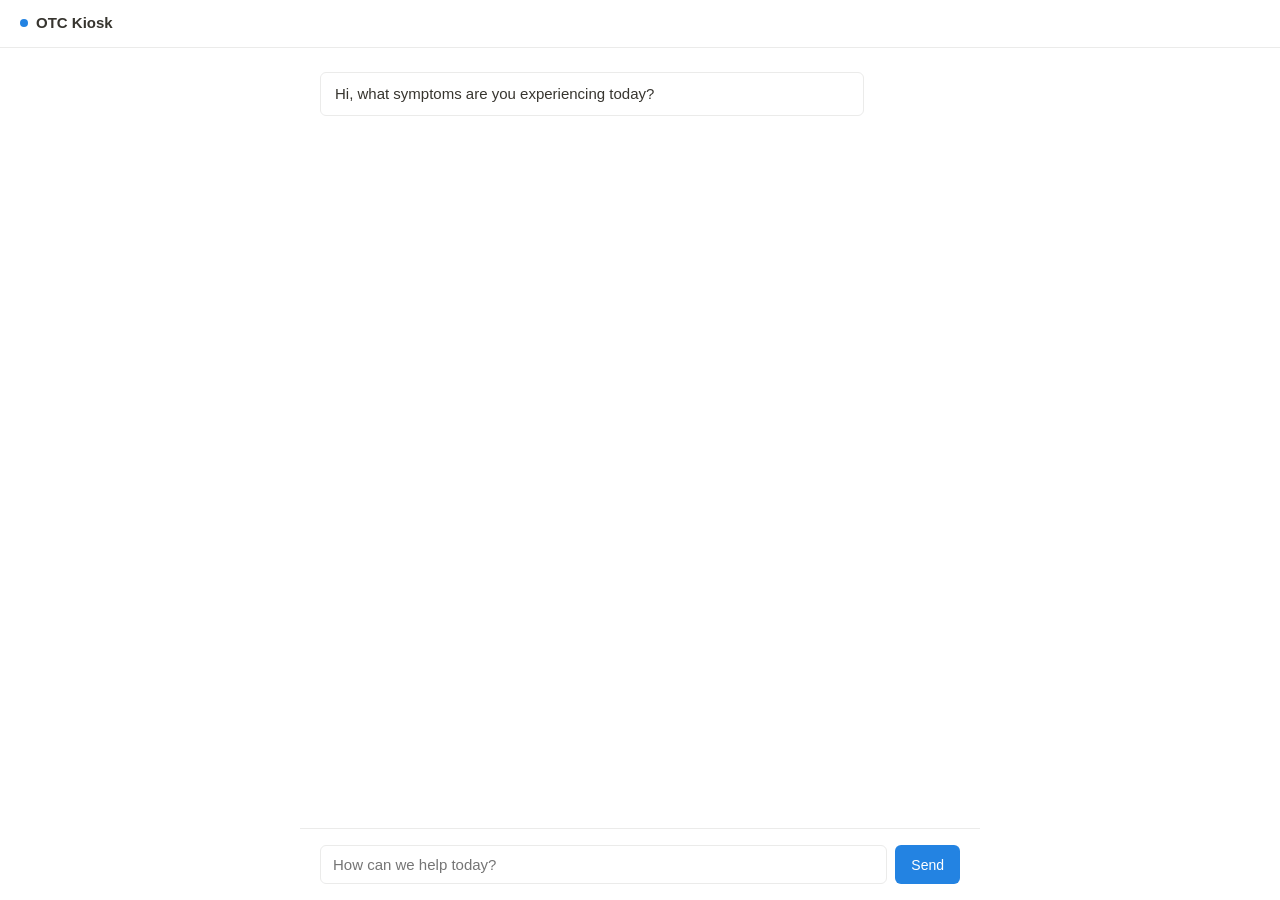
==== index.html @ 166f8d54 "Add Notion-style white kiosk UI with simple chat flow" ====
<!DOCTYPE html>
<html lang="en">
<head>
<meta charset="UTF-8">
<meta name="viewport" content="width=device-width, initial-scale=1.0">
<title>OTC Kiosk</title>
<link rel="stylesheet" href="style.css">
</head>
<body>
  <header class="topbar">
    <span class="dot"></span>
    <span class="title">OTC Kiosk</span>
  </header>

  <main class="chat" id="chat"></main>

  <form class="composer" id="composer">
    <input id="input" type="text" placeholder="How can we help today?" autocomplete="off" />
    <button type="submit">Send</button>
  </form>

  <script src="inventory.js"></script>
  <script src="app.js"></script>
</body>
</html>
---- style.css ----
:root {
  --bg: #ffffff;
  --text: #37352f;
  --muted: #9b9a97;
  --border: #ebebea;
  --hover: #f7f6f5;
  --accent: #2383e2;
  --warn-bg: #fdf3f2;
  --warn-border: #eb5757;
}

* { box-sizing: border-box; }

body {
  margin: 0;
  background: var(--bg);
  color: var(--text);
  font-family: -apple-system, BlinkMacSystemFont, "Segoe UI", Helvetica, Arial, sans-serif;
  font-size: 15px;
  line-height: 1.5;
  display: flex;
  flex-direction: column;
  height: 100vh;
}

.topbar {
  display: flex;
  align-items: center;
  gap: 8px;
  padding: 12px 20px;
  border-bottom: 1px solid var(--border);
}

.dot {
  width: 8px;
  height: 8px;
  border-radius: 50%;
  background: var(--accent);
}

.title {
  font-weight: 600;
}

.chat {
  flex: 1;
  overflow-y: auto;
  padding: 24px 20px;
  max-width: 680px;
  width: 100%;
  margin: 0 auto;
}

.msg {
  margin-bottom: 16px;
  padding: 10px 14px;
  border-radius: 6px;
  max-width: 85%;
  white-space: pre-wrap;
}

.msg.user {
  background: var(--hover);
  margin-left: auto;
}

.msg.ai {
  background: var(--bg);
  border: 1px solid var(--border);
}

.msg.emergency {
  background: var(--warn-bg);
  border: 1px solid var(--warn-border);
  color: #7a1f1f;
  font-weight: 600;
}

.msg .disclaimer {
  display: block;
  margin-top: 10px;
  padding-top: 10px;
  border-top: 1px solid var(--border);
  font-size: 12px;
  color: var(--muted);
}

.product {
  margin-top: 8px;
  padding: 10px;
  border: 1px solid var(--border);
  border-radius: 6px;
  background: var(--hover);
  white-space: normal;
}

.product .label div {
  margin-bottom: 4px;
}

.product .label div:last-child {
  margin-bottom: 0;
}

.product h4 {
  margin: 0 0 4px;
}

.product .label {
  font-size: 13px;
  color: var(--muted);
}

.composer {
  display: flex;
  gap: 8px;
  padding: 16px 20px;
  border-top: 1px solid var(--border);
  max-width: 680px;
  width: 100%;
  margin: 0 auto;
}

.composer input {
  flex: 1;
  padding: 10px 12px;
  border: 1px solid var(--border);
  border-radius: 6px;
  font-size: 15px;
  outline: none;
}

.composer input:focus {
  border-color: var(--accent);
}

.composer button {
  padding: 10px 16px;
  border: none;
  border-radius: 6px;
  background: var(--accent);
  color: white;
  font-size: 14px;
  cursor: pointer;
}

.composer button:hover {
  opacity: 0.9;
}
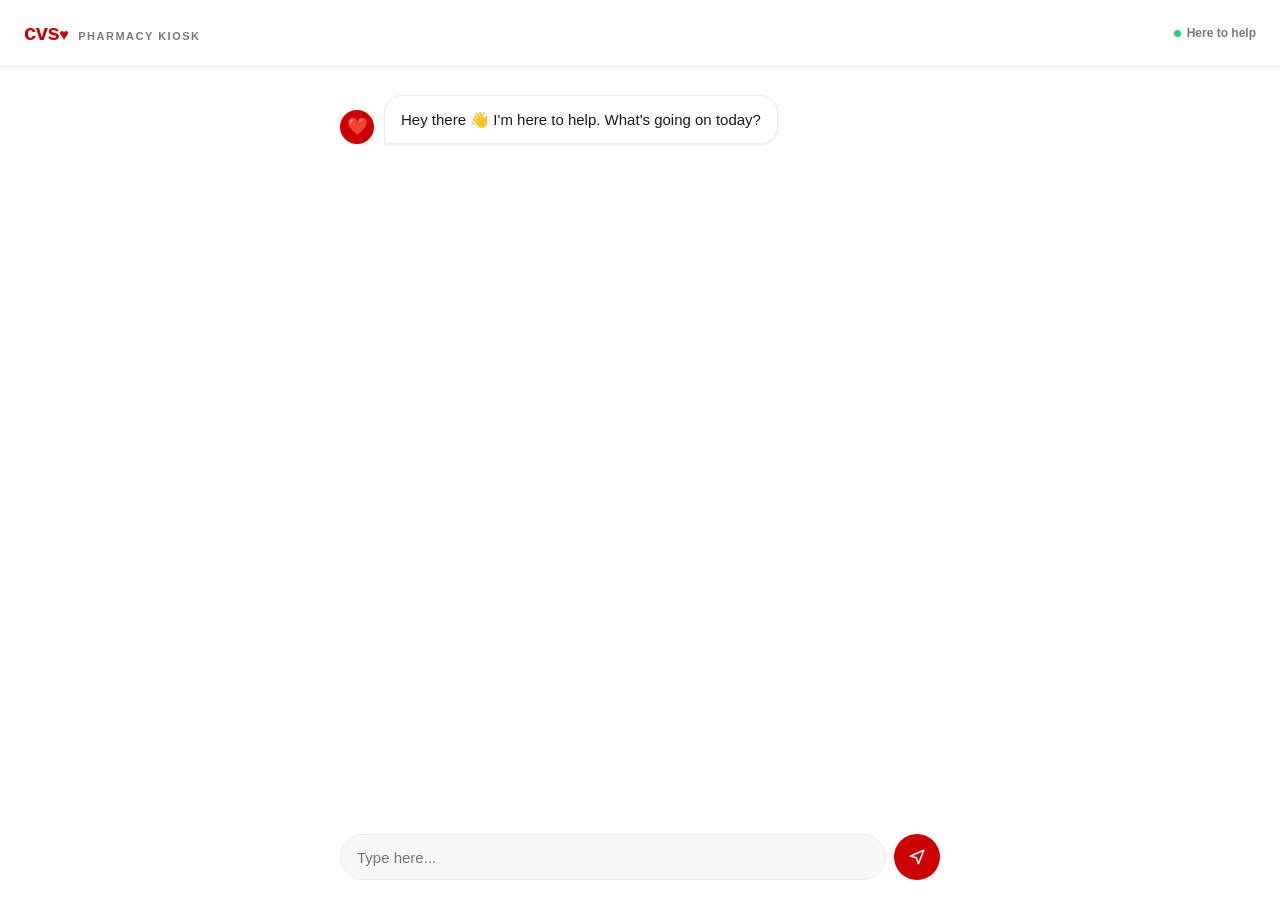
==== commit 3154d478: "Redesign kiosk with CVS branding, friendly chat avatars, and clean UI" ====
--- a/index.html
+++ b/index.html
@@ -3,20 +3,30 @@
 <head>
 <meta charset="UTF-8">
 <meta name="viewport" content="width=device-width, initial-scale=1.0">
-<title>OTC Kiosk</title>
+<title>CVS OTC Kiosk</title>
 <link rel="stylesheet" href="style.css">
 </head>
 <body>
   <header class="topbar">
-    <span class="dot"></span>
-    <span class="title">OTC Kiosk</span>
+    <div class="brand">
+      <span class="brand-mark">cvs<span class="brand-heart">♥</span></span>
+      <span class="brand-sub">pharmacy kiosk</span>
+    </div>
+    <div class="status">
+      <span class="status-dot"></span>
+      Here to help
+    </div>
   </header>
 
   <main class="chat" id="chat"></main>
 
   <form class="composer" id="composer">
-    <input id="input" type="text" placeholder="How can we help today?" autocomplete="off" />
-    <button type="submit">Send</button>
+    <input id="input" type="text" placeholder="Type here..." autocomplete="off" />
+    <button type="submit">
+      <svg width="18" height="18" viewBox="0 0 24 24" fill="none" xmlns="http://www.w3.org/2000/svg">
+        <path d="M3 11L21 3L14 21L11 13L3 11Z" stroke="white" stroke-width="2" stroke-linejoin="round"/>
+      </svg>
+    </button>
   </form>
 
   <script src="inventory.js"></script>
--- a/style.css
+++ b/style.css
@@ -1,12 +1,16 @@
 :root {
+  --cvs-red: #cc0000;
+  --cvs-red-dark: #a60000;
   --bg: #ffffff;
-  --text: #37352f;
-  --muted: #9b9a97;
-  --border: #ebebea;
-  --hover: #f7f6f5;
-  --accent: #2383e2;
-  --warn-bg: #fdf3f2;
-  --warn-border: #eb5757;
+  --text: #1a1a1a;
+  --muted: #7a7a7a;
+  --border: #ececec;
+  --bubble-ai: #ffffff;
+  --bubble-user: #f4f4f4;
+  --hover: #faf7f7;
+  --warn-bg: #fff2f2;
+  --warn-border: #cc0000;
+  --shadow: 0 1px 3px rgba(0, 0, 0, 0.06), 0 1px 2px rgba(0, 0, 0, 0.04);
 }
 
 * { box-sizing: border-box; }
@@ -15,65 +19,139 @@
   margin: 0;
   background: var(--bg);
   color: var(--text);
-  font-family: -apple-system, BlinkMacSystemFont, "Segoe UI", Helvetica, Arial, sans-serif;
+  font-family: -apple-system, BlinkMacSystemFont, "Helvetica Neue", Helvetica, Arial, sans-serif;
   font-size: 15px;
-  line-height: 1.5;
+  line-height: 1.55;
   display: flex;
   flex-direction: column;
   height: 100vh;
-}
+  -webkit-font-smoothing: antialiased;
+}
+
+/* ---------- Topbar ---------- */
 
 .topbar {
   display: flex;
   align-items: center;
-  gap: 8px;
-  padding: 12px 20px;
+  justify-content: space-between;
+  padding: 16px 24px;
   border-bottom: 1px solid var(--border);
 }
 
-.dot {
-  width: 8px;
-  height: 8px;
+.brand {
+  display: flex;
+  align-items: baseline;
+  gap: 10px;
+}
+
+.brand-mark {
+  font-weight: 800;
+  font-size: 22px;
+  letter-spacing: -0.5px;
+  color: var(--cvs-red);
+  text-transform: lowercase;
+}
+
+.brand-heart {
+  color: var(--cvs-red);
+  font-size: 16px;
+}
+
+.brand-sub {
+  font-size: 11px;
+  font-weight: 700;
+  letter-spacing: 1.5px;
+  text-transform: uppercase;
+  color: var(--muted);
+}
+
+.status {
+  display: flex;
+  align-items: center;
+  gap: 6px;
+  font-size: 12px;
+  font-weight: 600;
+  color: var(--muted);
+}
+
+.status-dot {
+  width: 7px;
+  height: 7px;
   border-radius: 50%;
-  background: var(--accent);
-}
-
-.title {
-  font-weight: 600;
-}
+  background: #2ecc71;
+}
+
+/* ---------- Chat ---------- */
 
 .chat {
   flex: 1;
   overflow-y: auto;
-  padding: 24px 20px;
-  max-width: 680px;
+  padding: 28px 20px 12px;
+  max-width: 640px;
   width: 100%;
   margin: 0 auto;
 }
 
+.row {
+  display: flex;
+  align-items: flex-end;
+  gap: 10px;
+  margin-bottom: 18px;
+}
+
+.row.user {
+  flex-direction: row-reverse;
+}
+
+.avatar {
+  flex: 0 0 auto;
+  width: 34px;
+  height: 34px;
+  border-radius: 50%;
+  display: flex;
+  align-items: center;
+  justify-content: center;
+  font-size: 17px;
+  box-shadow: var(--shadow);
+}
+
+.avatar.ai {
+  background: var(--cvs-red);
+}
+
+.avatar.user {
+  background: #e4e4e4;
+}
+
+.avatar.emergency {
+  background: #7a1f1f;
+}
+
 .msg {
-  margin-bottom: 16px;
-  padding: 10px 14px;
-  border-radius: 6px;
-  max-width: 85%;
+  padding: 12px 16px;
+  border-radius: 18px;
+  max-width: 78%;
   white-space: pre-wrap;
-}
-
-.msg.user {
-  background: var(--hover);
-  margin-left: auto;
-}
-
-.msg.ai {
-  background: var(--bg);
-  border: 1px solid var(--border);
-}
-
-.msg.emergency {
+  box-shadow: var(--shadow);
+}
+
+.row.ai .msg {
+  background: var(--bubble-ai);
+  border: 1px solid var(--border);
+  border-bottom-left-radius: 4px;
+}
+
+.row.user .msg {
+  background: var(--bubble-user);
+  border-bottom-right-radius: 4px;
+}
+
+.row.emergency .msg {
   background: var(--warn-bg);
   border: 1px solid var(--warn-border);
   color: #7a1f1f;
   font-weight: 600;
+  border-bottom-left-radius: 4px;
 }
 
 .msg .disclaimer {
@@ -81,69 +159,104 @@
   margin-top: 10px;
   padding-top: 10px;
   border-top: 1px solid var(--border);
-  font-size: 12px;
+  font-size: 11.5px;
   color: var(--muted);
-}
+  white-space: normal;
+}
+
+/* ---------- Product card ---------- */
 
 .product {
-  margin-top: 8px;
-  padding: 10px;
-  border: 1px solid var(--border);
-  border-radius: 6px;
+  margin-top: 10px;
+  padding: 14px;
+  border: 1px solid var(--border);
+  border-radius: 14px;
   background: var(--hover);
   white-space: normal;
 }
 
+.product-head {
+  display: flex;
+  align-items: center;
+  gap: 10px;
+  margin-bottom: 10px;
+}
+
+.product-icon {
+  width: 38px;
+  height: 38px;
+  border-radius: 10px;
+  background: #ffffff;
+  border: 1px solid var(--border);
+  display: flex;
+  align-items: center;
+  justify-content: center;
+  font-size: 20px;
+  flex: 0 0 auto;
+}
+
+.product h4 {
+  margin: 0;
+  font-weight: 800;
+  font-size: 15px;
+  letter-spacing: -0.2px;
+}
+
 .product .label div {
-  margin-bottom: 4px;
+  margin-bottom: 6px;
+  font-size: 13.5px;
+  color: #444;
 }
 
 .product .label div:last-child {
   margin-bottom: 0;
 }
 
-.product h4 {
-  margin: 0 0 4px;
-}
-
-.product .label {
-  font-size: 13px;
-  color: var(--muted);
-}
+.product .label strong {
+  color: var(--text);
+  font-weight: 700;
+}
+
+/* ---------- Composer ---------- */
 
 .composer {
   display: flex;
   gap: 8px;
-  padding: 16px 20px;
-  border-top: 1px solid var(--border);
-  max-width: 680px;
+  padding: 16px 20px 20px;
+  max-width: 640px;
   width: 100%;
   margin: 0 auto;
 }
 
 .composer input {
   flex: 1;
-  padding: 10px 12px;
-  border: 1px solid var(--border);
-  border-radius: 6px;
+  padding: 13px 16px;
+  border: 1px solid var(--border);
+  border-radius: 999px;
   font-size: 15px;
   outline: none;
+  background: var(--hover);
 }
 
 .composer input:focus {
-  border-color: var(--accent);
+  border-color: var(--cvs-red);
+  background: var(--bg);
 }
 
 .composer button {
-  padding: 10px 16px;
+  width: 46px;
+  height: 46px;
   border: none;
-  border-radius: 6px;
-  background: var(--accent);
-  color: white;
-  font-size: 14px;
+  border-radius: 50%;
+  background: var(--cvs-red);
+  display: flex;
+  align-items: center;
+  justify-content: center;
   cursor: pointer;
+  flex: 0 0 auto;
+  transition: background 0.15s ease;
 }
 
 .composer button:hover {
-  opacity: 0.9;
-}
+  background: var(--cvs-red-dark);
+}
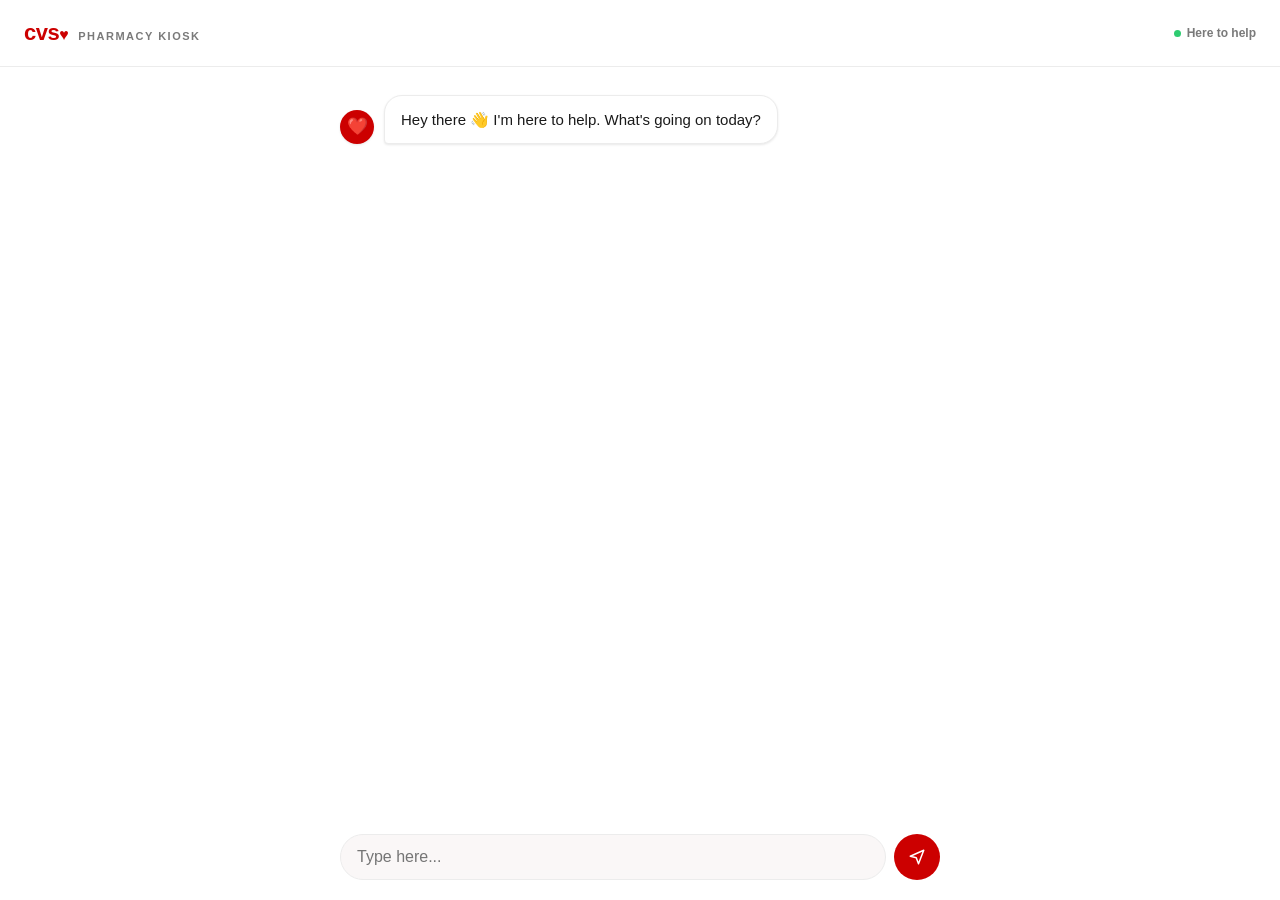
==== commit 5bc35f01: "Fix mobile input disappearing while typing iOS Safari auto-zooms the page when a focused input's fon" ====
--- a/index.html
+++ b/index.html
@@ -2,7 +2,7 @@
 <html lang="en">
 <head>
 <meta charset="UTF-8">
-<meta name="viewport" content="width=device-width, initial-scale=1.0">
+<meta name="viewport" content="width=device-width, initial-scale=1.0, interactive-widget=resizes-content">
 <title>CVS OTC Kiosk</title>
 <link rel="stylesheet" href="style.css">
 </head>
@@ -29,7 +29,9 @@
     </button>
   </form>
 
+  <script src="config.js"></script>
   <script src="inventory.js"></script>
+  <script src="groq.js"></script>
   <script src="app.js"></script>
 </body>
 </html>
--- a/style.css
+++ b/style.css
@@ -15,6 +15,12 @@
 
 * { box-sizing: border-box; }
 
+html {
+  height: 100%;
+  /* Prevent iOS Safari auto-zoom-on-focus when an input's font is under 16px. */
+  -webkit-text-size-adjust: 100%;
+}
+
 body {
   margin: 0;
   background: var(--bg);
@@ -24,8 +30,13 @@
   line-height: 1.55;
   display: flex;
   flex-direction: column;
+  /* 100vh ignores the mobile keyboard and can push the input off-screen as
+     you type, which looks like the text vanished. 100dvh (dynamic viewport
+     height) shrinks with the keyboard on browsers that support it. */
   height: 100vh;
+  height: 100dvh;
   -webkit-font-smoothing: antialiased;
+  overflow: hidden;
 }
 
 /* ---------- Topbar ---------- */
@@ -233,7 +244,9 @@
   padding: 13px 16px;
   border: 1px solid var(--border);
   border-radius: 999px;
-  font-size: 15px;
+  /* Must be >= 16px or iOS Safari auto-zooms the page on focus, which can
+     make typed text appear to jump/vanish during the zoom transition. */
+  font-size: 16px;
   outline: none;
   background: var(--hover);
 }
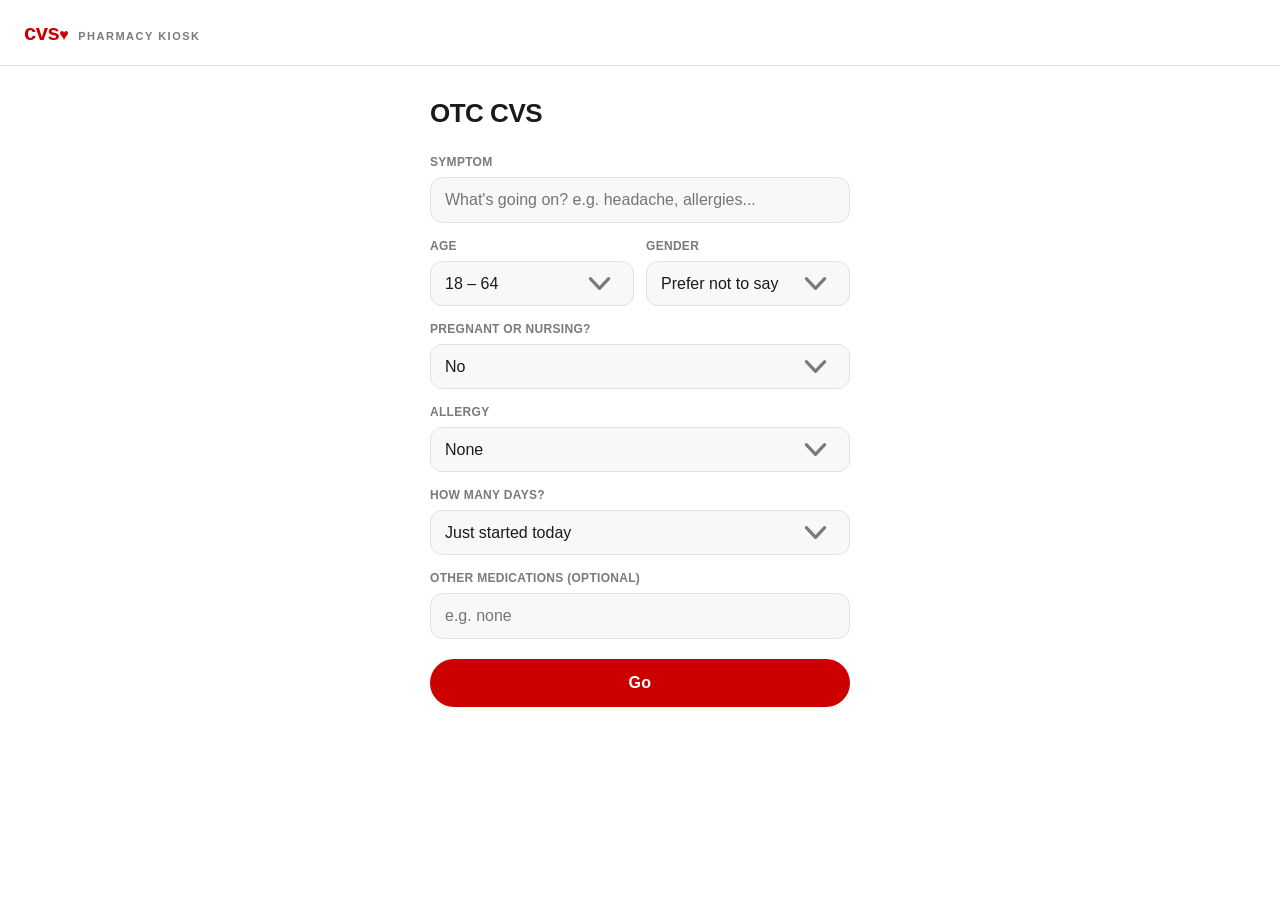
==== commit e3f657b6: "Redesign as a form-based lookup matching the wireframe sketch Replaces the chat interface with a sin" ====
--- a/index.html
+++ b/index.html
@@ -12,22 +12,86 @@
       <span class="brand-mark">cvs<span class="brand-heart">♥</span></span>
       <span class="brand-sub">pharmacy kiosk</span>
     </div>
-    <div class="status">
-      <span class="status-dot"></span>
-      Here to help
-    </div>
   </header>
 
-  <main class="chat" id="chat"></main>
+  <main class="page">
+    <h1 class="page-title">OTC CVS</h1>
 
-  <form class="composer" id="composer">
-    <input id="input" type="text" placeholder="Type here..." autocomplete="off" />
-    <button type="submit">
-      <svg width="18" height="18" viewBox="0 0 24 24" fill="none" xmlns="http://www.w3.org/2000/svg">
-        <path d="M3 11L21 3L14 21L11 13L3 11Z" stroke="white" stroke-width="2" stroke-linejoin="round"/>
-      </svg>
-    </button>
-  </form>
+    <form class="lookup-form" id="lookup-form">
+      <label class="field">
+        <span class="field-label">Symptom</span>
+        <input id="symptom" type="text" placeholder="What's going on? e.g. headache, allergies..." autocomplete="off" />
+      </label>
+
+      <div class="field-row">
+        <label class="field">
+          <span class="field-label">Age</span>
+          <select id="age">
+            <option value="1">Under 2</option>
+            <option value="4">2 – 5</option>
+            <option value="9">6 – 11</option>
+            <option value="15">12 – 17</option>
+            <option value="30" selected>18 – 64</option>
+            <option value="70">65+</option>
+          </select>
+        </label>
+
+        <label class="field">
+          <span class="field-label">Gender</span>
+          <select id="gender">
+            <option value="prefer-not">Prefer not to say</option>
+            <option value="female">Female</option>
+            <option value="male">Male</option>
+            <option value="other">Other</option>
+          </select>
+        </label>
+      </div>
+
+      <label class="field" id="pregnancy-field">
+        <span class="field-label">Pregnant or nursing?</span>
+        <select id="pregnancy">
+          <option value="no">No</option>
+          <option value="yes">Yes</option>
+          <option value="na">N/A</option>
+        </select>
+      </label>
+
+      <label class="field">
+        <span class="field-label">Allergy</span>
+        <select id="allergy">
+          <option value="none">None</option>
+          <option value="nsaid">NSAIDs (aspirin/ibuprofen)</option>
+          <option value="antihistamine">Antihistamines</option>
+          <option value="salicylate">Salicylates (aspirin/Pepto-Bismol)</option>
+          <option value="other">Other</option>
+        </select>
+      </label>
+
+      <label class="field">
+        <span class="field-label">How many days?</span>
+        <select id="duration">
+          <option value="today">Just started today</option>
+          <option value="few-days">1 – 2 days</option>
+          <option value="week">3 – 6 days</option>
+          <option value="weeks">1 – 2 weeks</option>
+          <option value="long">More than 2 weeks</option>
+        </select>
+      </label>
+
+      <label class="field">
+        <span class="field-label">Other medications (optional)</span>
+        <input id="medications" type="text" placeholder="e.g. none" autocomplete="off" />
+      </label>
+
+      <button type="submit" class="go-button">Go</button>
+    </form>
+
+    <section class="results" id="results" hidden>
+      <h2 class="results-title">Recommended</h2>
+      <ol class="results-list" id="results-list"></ol>
+      <p class="disclaimer" id="results-disclaimer"></p>
+    </section>
+  </main>
 
   <script src="config.js"></script>
   <script src="inventory.js"></script>
--- a/style.css
+++ b/style.css
@@ -4,9 +4,8 @@
   --bg: #ffffff;
   --text: #1a1a1a;
   --muted: #7a7a7a;
-  --border: #ececec;
-  --bubble-ai: #ffffff;
-  --bubble-user: #f4f4f4;
+  --border: #e2e2e2;
+  --field-bg: #faf7f7;
   --hover: #faf7f7;
   --warn-bg: #fff2f2;
   --warn-border: #cc0000;
@@ -17,26 +16,19 @@
 
 html {
   height: 100%;
-  /* Prevent iOS Safari auto-zoom-on-focus when an input's font is under 16px. */
   -webkit-text-size-adjust: 100%;
 }
 
 body {
   margin: 0;
+  min-height: 100vh;
+  min-height: 100dvh;
   background: var(--bg);
   color: var(--text);
   font-family: -apple-system, BlinkMacSystemFont, "Helvetica Neue", Helvetica, Arial, sans-serif;
   font-size: 15px;
-  line-height: 1.55;
-  display: flex;
-  flex-direction: column;
-  /* 100vh ignores the mobile keyboard and can push the input off-screen as
-     you type, which looks like the text vanished. 100dvh (dynamic viewport
-     height) shrinks with the keyboard on browsers that support it. */
-  height: 100vh;
-  height: 100dvh;
+  line-height: 1.5;
   -webkit-font-smoothing: antialiased;
-  overflow: hidden;
 }
 
 /* ---------- Topbar ---------- */
@@ -44,7 +36,6 @@
 .topbar {
   display: flex;
   align-items: center;
-  justify-content: space-between;
   padding: 16px 24px;
   border-bottom: 1px solid var(--border);
 }
@@ -76,200 +67,213 @@
   color: var(--muted);
 }
 
-.status {
-  display: flex;
-  align-items: center;
-  gap: 6px;
-  font-size: 12px;
-  font-weight: 600;
-  color: var(--muted);
-}
-
-.status-dot {
-  width: 7px;
-  height: 7px;
-  border-radius: 50%;
-  background: #2ecc71;
-}
-
-/* ---------- Chat ---------- */
-
-.chat {
-  flex: 1;
-  overflow-y: auto;
-  padding: 28px 20px 12px;
-  max-width: 640px;
+/* ---------- Page / form ---------- */
+
+.page {
+  max-width: 460px;
   width: 100%;
   margin: 0 auto;
-}
-
-.row {
-  display: flex;
-  align-items: flex-end;
+  padding: 28px 20px 60px;
+}
+
+.page-title {
+  font-weight: 800;
+  font-size: 26px;
+  letter-spacing: -0.5px;
+  margin: 0 0 20px;
+}
+
+.lookup-form {
+  display: flex;
+  flex-direction: column;
+  gap: 14px;
+}
+
+.field {
+  display: flex;
+  flex-direction: column;
+  gap: 6px;
+}
+
+.field-label {
+  font-size: 12px;
+  font-weight: 700;
+  letter-spacing: 0.3px;
+  color: var(--muted);
+  text-transform: uppercase;
+}
+
+.field-row {
+  display: flex;
+  gap: 12px;
+}
+
+.field-row .field {
+  flex: 1;
+  min-width: 0;
+}
+
+.field input,
+.field select {
+  width: 100%;
+  padding: 13px 14px;
+  border: 1px solid var(--border);
+  border-radius: 12px;
+  font-size: 16px;
+  font-family: inherit;
+  background: var(--field-bg);
+  color: var(--text);
+  outline: none;
+  appearance: none;
+  -webkit-appearance: none;
+}
+
+.field select {
+  background-image: url("data:image/svg+xml;charset=UTF-8,%3Csvg xmlns='http://www.w3.org/2000/svg' viewBox='0 0 20 20' fill='%237a7a7a'%3E%3Cpath fill-rule='evenodd' d='M5.23 7.21a.75.75 0 011.06.02L10 11.168l3.71-3.938a.75.75 0 111.08 1.04l-4.25 4.5a.75.75 0 01-1.08 0l-4.25-4.5a.75.75 0 01.02-1.06z' clip-rule='evenodd'/%3E%3C/svg%3E");
+  background-repeat: no-repeat;
+  background-position: right 12px center;
+  padding-right: 34px;
+}
+
+.field input:focus,
+.field select:focus {
+  border-color: var(--cvs-red);
+  background: var(--bg);
+}
+
+#pregnancy-field.hidden {
+  display: none;
+}
+
+.go-button {
+  margin-top: 6px;
+  padding: 15px;
+  border: none;
+  border-radius: 999px;
+  background: var(--cvs-red);
+  color: white;
+  font-size: 16px;
+  font-weight: 700;
+  letter-spacing: 0.3px;
+  cursor: pointer;
+  transition: background 0.15s ease;
+}
+
+.go-button:hover {
+  background: var(--cvs-red-dark);
+}
+
+.go-button:disabled {
+  opacity: 0.6;
+  cursor: default;
+}
+
+/* ---------- Results ---------- */
+
+.results {
+  margin-top: 28px;
+}
+
+.results-title {
+  font-weight: 800;
+  font-size: 18px;
+  letter-spacing: -0.3px;
+  margin: 0 0 12px;
+}
+
+.results-list {
+  list-style: none;
+  margin: 0;
+  padding: 0;
+  display: flex;
+  flex-direction: column;
+  gap: 12px;
+}
+
+.result-card {
+  border: 1px solid var(--border);
+  border-radius: 14px;
+  padding: 14px;
+  background: var(--hover);
+}
+
+.result-head {
+  display: flex;
+  align-items: center;
   gap: 10px;
-  margin-bottom: 18px;
-}
-
-.row.user {
-  flex-direction: row-reverse;
-}
-
-.avatar {
+  margin-bottom: 8px;
+}
+
+.result-rank {
   flex: 0 0 auto;
+  width: 24px;
+  height: 24px;
+  border-radius: 50%;
+  background: var(--cvs-red);
+  color: white;
+  font-size: 12px;
+  font-weight: 800;
+  display: flex;
+  align-items: center;
+  justify-content: center;
+}
+
+.result-icon {
   width: 34px;
   height: 34px;
-  border-radius: 50%;
+  border-radius: 9px;
+  background: #ffffff;
+  border: 1px solid var(--border);
   display: flex;
   align-items: center;
   justify-content: center;
-  font-size: 17px;
-  box-shadow: var(--shadow);
-}
-
-.avatar.ai {
-  background: var(--cvs-red);
-}
-
-.avatar.user {
-  background: #e4e4e4;
-}
-
-.avatar.emergency {
-  background: #7a1f1f;
-}
-
-.msg {
-  padding: 12px 16px;
-  border-radius: 18px;
-  max-width: 78%;
-  white-space: pre-wrap;
-  box-shadow: var(--shadow);
-}
-
-.row.ai .msg {
-  background: var(--bubble-ai);
-  border: 1px solid var(--border);
-  border-bottom-left-radius: 4px;
-}
-
-.row.user .msg {
-  background: var(--bubble-user);
-  border-bottom-right-radius: 4px;
-}
-
-.row.emergency .msg {
+  font-size: 18px;
+  flex: 0 0 auto;
+}
+
+.result-name {
+  font-weight: 800;
+  font-size: 14.5px;
+  letter-spacing: -0.2px;
+}
+
+.result-details div {
+  margin-bottom: 5px;
+  font-size: 13px;
+  color: #444;
+}
+
+.result-details div:last-child {
+  margin-bottom: 0;
+}
+
+.result-details strong {
+  color: var(--text);
+  font-weight: 700;
+}
+
+.no-match {
+  border: 1px solid var(--border);
+  border-radius: 14px;
+  padding: 16px;
+  background: var(--hover);
+  font-size: 14px;
+}
+
+.emergency-banner {
+  border: 1px solid var(--warn-border);
   background: var(--warn-bg);
-  border: 1px solid var(--warn-border);
   color: #7a1f1f;
   font-weight: 600;
-  border-bottom-left-radius: 4px;
-}
-
-.msg .disclaimer {
-  display: block;
-  margin-top: 10px;
-  padding-top: 10px;
+  border-radius: 14px;
+  padding: 16px;
+  margin-top: 20px;
+}
+
+.disclaimer {
+  margin-top: 14px;
+  padding-top: 14px;
   border-top: 1px solid var(--border);
   font-size: 11.5px;
   color: var(--muted);
-  white-space: normal;
-}
-
-/* ---------- Product card ---------- */
-
-.product {
-  margin-top: 10px;
-  padding: 14px;
-  border: 1px solid var(--border);
-  border-radius: 14px;
-  background: var(--hover);
-  white-space: normal;
-}
-
-.product-head {
-  display: flex;
-  align-items: center;
-  gap: 10px;
-  margin-bottom: 10px;
-}
-
-.product-icon {
-  width: 38px;
-  height: 38px;
-  border-radius: 10px;
-  background: #ffffff;
-  border: 1px solid var(--border);
-  display: flex;
-  align-items: center;
-  justify-content: center;
-  font-size: 20px;
-  flex: 0 0 auto;
-}
-
-.product h4 {
-  margin: 0;
-  font-weight: 800;
-  font-size: 15px;
-  letter-spacing: -0.2px;
-}
-
-.product .label div {
-  margin-bottom: 6px;
-  font-size: 13.5px;
-  color: #444;
-}
-
-.product .label div:last-child {
-  margin-bottom: 0;
-}
-
-.product .label strong {
-  color: var(--text);
-  font-weight: 700;
-}
-
-/* ---------- Composer ---------- */
-
-.composer {
-  display: flex;
-  gap: 8px;
-  padding: 16px 20px 20px;
-  max-width: 640px;
-  width: 100%;
-  margin: 0 auto;
-}
-
-.composer input {
-  flex: 1;
-  padding: 13px 16px;
-  border: 1px solid var(--border);
-  border-radius: 999px;
-  /* Must be >= 16px or iOS Safari auto-zooms the page on focus, which can
-     make typed text appear to jump/vanish during the zoom transition. */
-  font-size: 16px;
-  outline: none;
-  background: var(--hover);
-}
-
-.composer input:focus {
-  border-color: var(--cvs-red);
-  background: var(--bg);
-}
-
-.composer button {
-  width: 46px;
-  height: 46px;
-  border: none;
-  border-radius: 50%;
-  background: var(--cvs-red);
-  display: flex;
-  align-items: center;
-  justify-content: center;
-  cursor: pointer;
-  flex: 0 0 auto;
-  transition: background 0.15s ease;
-}
-
-.composer button:hover {
-  background: var(--cvs-red-dark);
-}
+}
